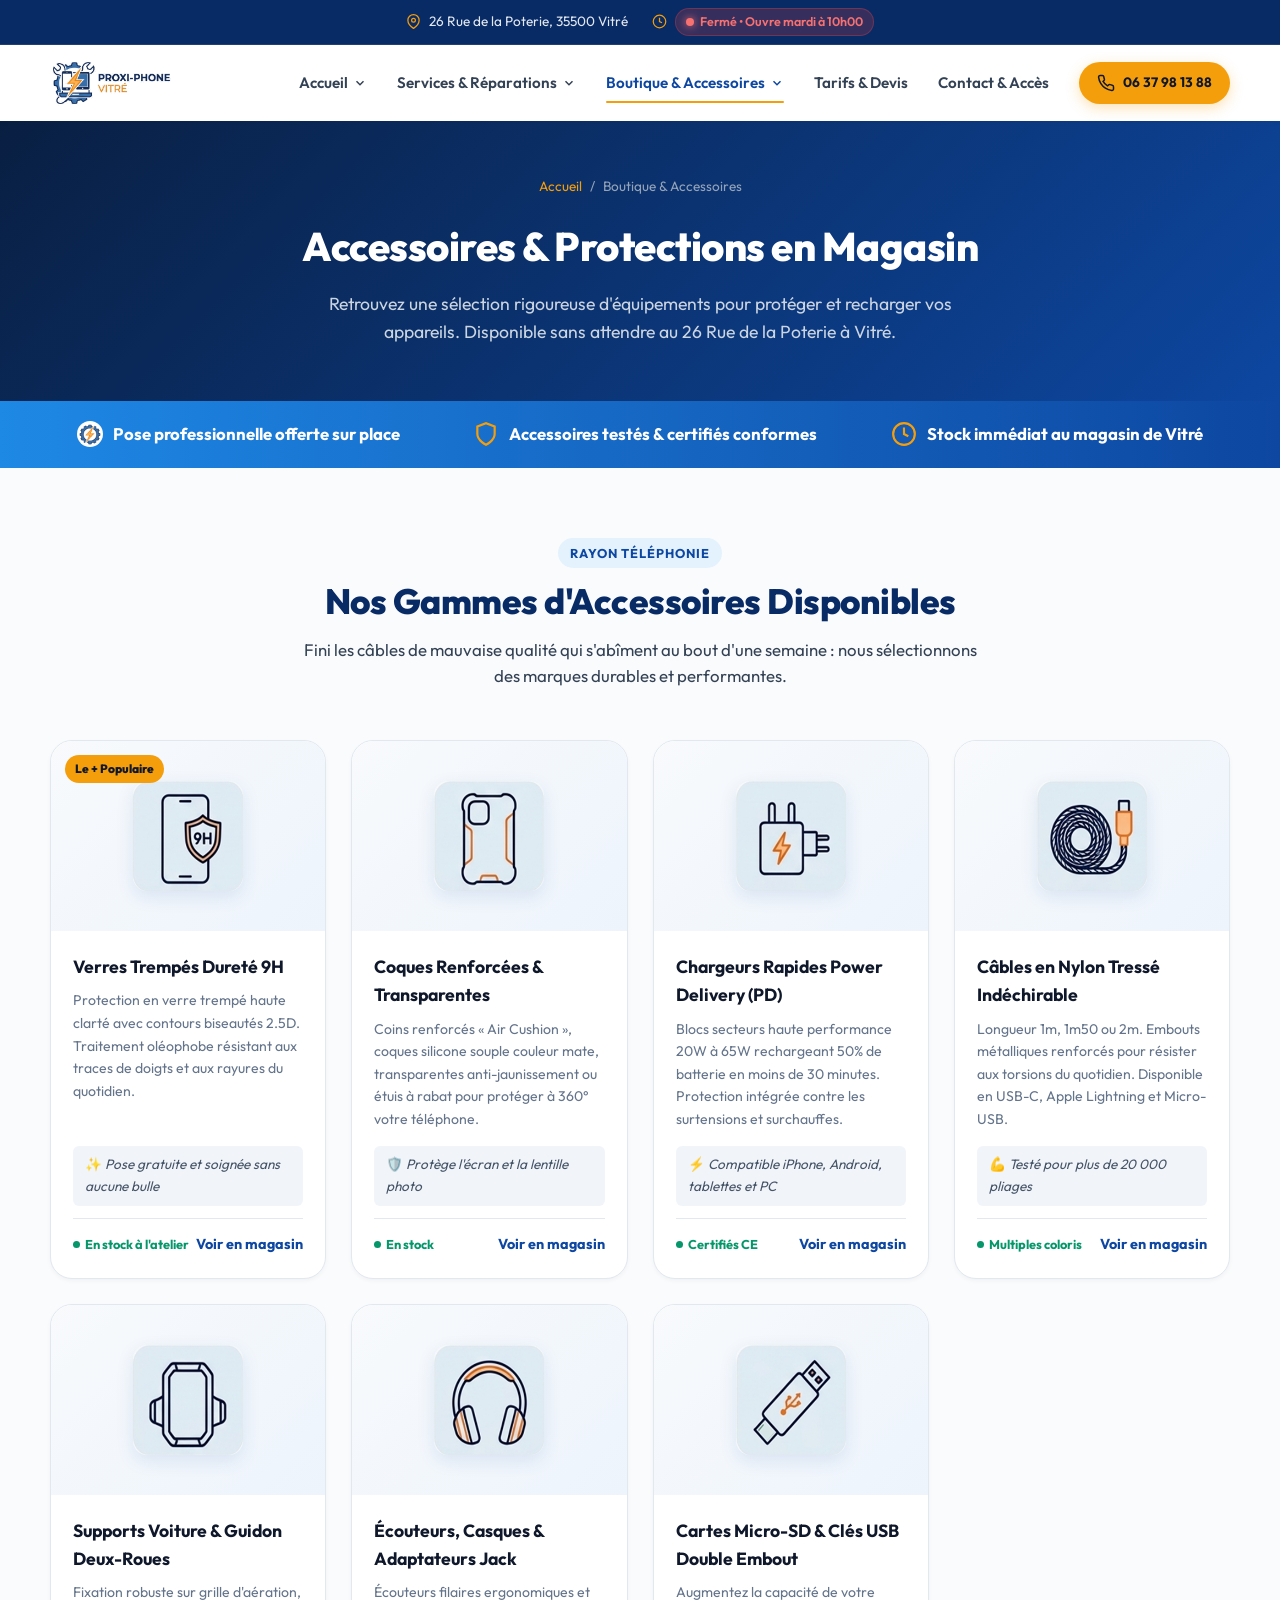
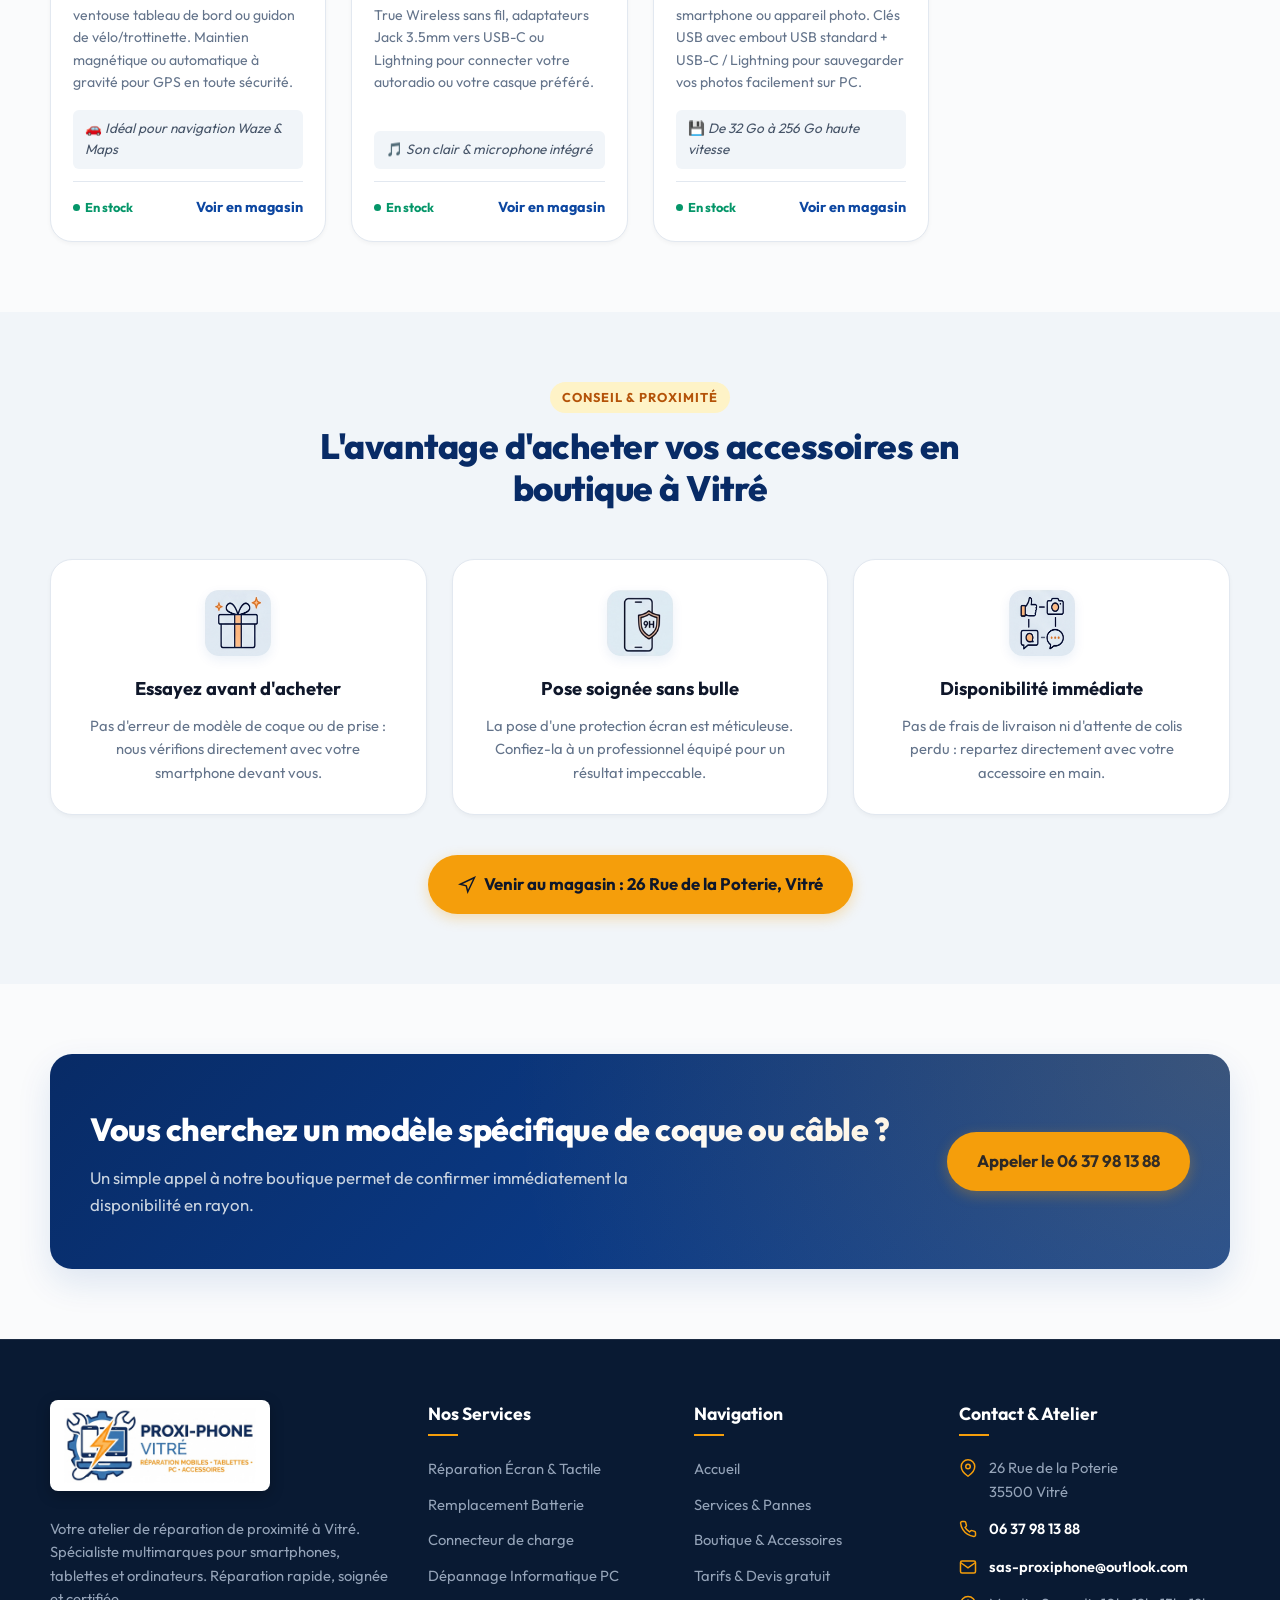
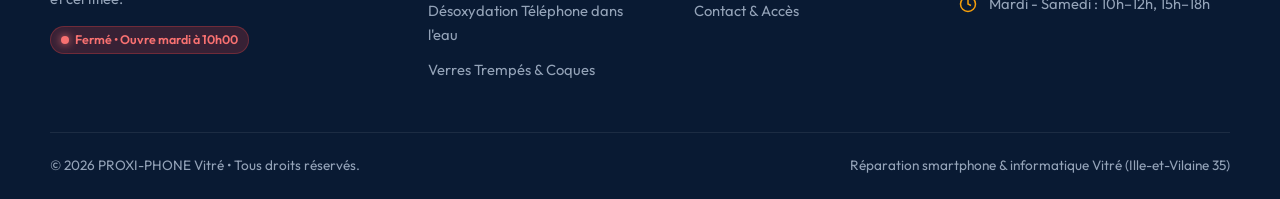
==== accessoires.html @ 2a7ae10f "feat: version initiale v1.0.0 du site vitrine PROXI-PHONE Vitré" ====
<!DOCTYPE html>
<html lang="fr">
<head>
  <meta charset="UTF-8">
  <meta name="viewport" content="width=device-width, initial-scale=1.0">
  <title>Boutique d'Accessoires & Protections Smartphone | PROXI-PHONE Vitré</title>
  <meta name="description" content="Découvrez notre boutique d'accessoires téléphone à Vitré : verres trempés haute résistance avec pose soignée, coques antichocs, chargeurs rapides et câbles renforcés au 26 Rue de la Poterie.">
  <meta name="keywords" content="accessoires téléphone vitré, verre trempé vitré pose sur place, coque iphone vitré, chargeur rapide usb-c vitré 35500, proxi phone accessoires">

  <link rel="preconnect" href="https://fonts.googleapis.com">
  <link rel="preconnect" href="https://fonts.gstatic.com" crossorigin>
  <link href="https://fonts.googleapis.com/css2?family=Outfit:wght@400;500;600;700;800;900&display=swap" rel="stylesheet">

  <link rel="stylesheet" href="assets/css/style.css">
  <link rel="icon" type="image/png" href="assets/logo/favicon.png">
  <link rel="apple-touch-icon" href="assets/logo/favicon.png">
</head>
<body>

  <!-- Top bar infos & statut dynamique -->
  <div class="topbar">
    <div class="container">
      <div class="topbar-info">
        <div class="topbar-item">
          <svg viewBox="0 0 24 24" fill="none" stroke="currentColor" stroke-width="2"><path d="M21 10c0 7-9 13-9 13s-9-6-9-13a9 9 0 0 1 18 0z"></path><circle cx="12" cy="10" r="3"></circle></svg>
          <span>26 Rue de la Poterie, 35500 Vitré</span>
        </div>
        <div class="topbar-item">
          <svg viewBox="0 0 24 24" fill="none" stroke="currentColor" stroke-width="2"><circle cx="12" cy="12" r="10"></circle><polyline points="12 6 12 12 16 14"></polyline></svg>
          <span class="status-badge closed"><span class="status-dot"></span><span>Calcul en cours...</span></span>
        </div>
      </div>
    </div>
  </div>

  <!-- Header -->
  <header class="site-header">
    <div class="container">
      <div class="header-inner">
        <a href="index.html" class="logo" title="PROXI-PHONE Vitré - Accueil">
          <img src="assets/logo/logo-compact-horizontal.png" alt="PROXI-PHONE Vitré - Réparation Mobiles & PC" class="logo-header-img" width="419" height="163" fetchpriority="high">
        </a>

        <nav class="main-nav">
          <ul class="nav-links">
            <li class="nav-item has-dropdown">
              <a href="index.html" class="nav-link">
                <span>Accueil</span>
                <svg class="dropdown-chevron" viewBox="0 0 24 24" fill="none" stroke="currentColor"><polyline points="6 9 12 15 18 9"></polyline></svg>
              </a>
              <ul class="dropdown-menu">
                <li><a href="index.html" class="dropdown-item"><svg viewBox="0 0 24 24" fill="none" stroke="currentColor" stroke-width="2"><path d="M3 9l9-7 9 7v11a2 2 0 0 1-2 2H5a2 2 0 0 1-2-2z"></path><polyline points="9 22 9 12 15 12 15 22"></polyline></svg><span>Vue d'ensemble</span></a></li>
                <li><a href="index.html#pannes-courantes" class="dropdown-item"><svg viewBox="0 0 24 24" fill="none" stroke="currentColor" stroke-width="2"><circle cx="12" cy="12" r="10"></circle><polyline points="12 6 12 12 16 14"></polyline></svg><span>Pannes les plus courantes</span></a></li>
                <li><a href="index.html#pourquoi-proxi-phone" class="dropdown-item"><svg viewBox="0 0 24 24" fill="none" stroke="currentColor" stroke-width="2"><path d="M12 22s8-4 8-10V5l-8-3-8 3v7c0 6 8 10 8 10z"></path></svg><span>Pourquoi confier votre appareil</span></a></li>
              </ul>
            </li>

            <li class="nav-item has-dropdown">
              <a href="services.html" class="nav-link">
                <span>Services & Réparations</span>
                <svg class="dropdown-chevron" viewBox="0 0 24 24" fill="none" stroke="currentColor"><polyline points="6 9 12 15 18 9"></polyline></svg>
              </a>
              <ul class="dropdown-menu">
                <li><a href="services.html" class="dropdown-item"><svg viewBox="0 0 24 24" fill="none" stroke="currentColor" stroke-width="2"><polygon points="12 2 15.09 8.26 22 9.27 17 14.14 18.18 21.02 12 17.77 5.82 21.02 7 14.14 2 9.27 8.91 8.26 12 2"></polygon></svg><span>Tous nos services</span></a></li>
                <li><a href="services.html#reparation-smartphones" class="dropdown-item"><svg viewBox="0 0 24 24" fill="none" stroke="currentColor" stroke-width="2"><rect x="5" y="2" width="14" height="20" rx="2" ry="2"></rect><line x1="12" y1="18" x2="12.01" y2="18"></line></svg><span>Réparation Smartphone</span></a></li>
                <li><a href="services.html#reparation-tablettes" class="dropdown-item"><svg viewBox="0 0 24 24" fill="none" stroke="currentColor" stroke-width="2"><rect x="4" y="2" width="16" height="20" rx="2" ry="2"></rect><line x1="12" y1="18" x2="12.01" y2="18"></line></svg><span>Réparation iPad & Tablettes Android</span></a></li>
                <li><a href="services.html#depannage-informatique" class="dropdown-item"><svg viewBox="0 0 24 24" fill="none" stroke="currentColor" stroke-width="2"><rect x="2" y="3" width="20" height="14" rx="2" ry="2"></rect><line x1="8" y1="21" x2="16" y2="21"></line><line x1="12" y1="17" x2="12" y2="21"></line></svg><span>Dépannage Informatique (PC & Mac)</span></a></li>
              </ul>
            </li>

            <li class="nav-item has-dropdown">
              <a href="accessoires.html" class="nav-link active">
                <span>Boutique & Accessoires</span>
                <svg class="dropdown-chevron" viewBox="0 0 24 24" fill="none" stroke="currentColor"><polyline points="6 9 12 15 18 9"></polyline></svg>
              </a>
              <ul class="dropdown-menu">
                <li><a href="accessoires.html" class="dropdown-item"><svg viewBox="0 0 24 24" fill="none" stroke="currentColor" stroke-width="2"><path d="M6 2L3 6v14a2 2 0 0 0 2 2h14a2 2 0 0 0 2-2V6l-3-4z"></path><line x1="3" y1="6" x2="21" y2="6"></line><path d="M16 10a4 4 0 0 1-8 0"></path></svg><span>Boutique en magasin</span></a></li>
                <li><a href="accessoires.html#gammes-accessoires" class="dropdown-item"><svg viewBox="0 0 24 24" fill="none" stroke="currentColor" stroke-width="2"><rect x="5" y="2" width="14" height="20" rx="2" ry="2"></rect><line x1="12" y1="18" x2="12.01" y2="18"></line></svg><span>Nos gammes d'accessoires disponibles</span></a></li>
                <li><a href="accessoires.html#avantages-boutique" class="dropdown-item"><svg viewBox="0 0 24 24" fill="none" stroke="currentColor" stroke-width="2"><polygon points="12 2 15.09 8.26 22 9.27 17 14.14 18.18 21.02 12 17.77 5.82 21.02 7 14.14 2 9.27 8.91 8.26 12 2"></polygon></svg><span>L'avantage d'acheter en boutique à Vitré</span></a></li>
              </ul>
            </li>

            <li class="nav-item"><a href="devis.html" class="nav-link">Tarifs & Devis</a></li>
            <li class="nav-item"><a href="contact.html" class="nav-link">Contact & Accès</a></li>
          </ul>

          <div class="header-cta-group">
            <a href="tel:0637981388" class="btn btn-accent btn-sm">
              <svg viewBox="0 0 24 24" fill="none" stroke="currentColor" stroke-width="2"><path d="M22 16.92v3a2 2 0 0 1-2.18 2 19.79 19.79 0 0 1-8.63-3.07 19.5 19.5 0 0 1-6-6 19.79 19.79 0 0 1-3.07-8.67A2 2 0 0 1 4.11 2h3a2 2 0 0 1 2 1.72 12.84 12.84 0 0 0 .7 2.81 2 2 0 0 1-.45 2.11L8.09 9.91a16 16 0 0 0 6 6l1.27-1.27a2 2 0 0 1 2.11-.45 12.84 12.84 0 0 0 2.81.7A2 2 0 0 1 22 16.92z"></path></svg>
              <span>06 37 98 13 88</span>
            </a>
            <button class="menu-toggle" aria-label="Menu principal">
              <svg width="24" height="24" viewBox="0 0 24 24" fill="none" stroke="currentColor" stroke-width="2"><line x1="3" y1="12" x2="21" y2="12"></line><line x1="3" y1="6" x2="21" y2="6"></line><line x1="3" y1="18" x2="21" y2="18"></line></svg>
            </button>
          </div>
        </nav>
      </div>
    </div>
  </header>

  <!-- PAGE HERO -->
  <section class="page-hero">
    <div class="container">
      <div class="breadcrumbs">
        <a href="index.html">Accueil</a>
        <span>/</span>
        <span>Boutique & Accessoires</span>
      </div>
      <h1>Accessoires & Protections en Magasin</h1>
      <p>Retrouvez une sélection rigoureuse d'équipements pour protéger et recharger vos appareils. Disponible sans attendre au 26 Rue de la Poterie à Vitré.</p>
    </div>
  </section>

  <!-- BANDEAU SERVICE : POSE OFFERTE -->
  <section style="background:linear-gradient(90deg, #1e88e5, #0d47a1); color:#fff; padding:20px 0;">
    <div class="container">
      <div style="display:flex; justify-content:space-around; align-items:center; flex-wrap:wrap; gap:20px; text-align:center;">
        <div style="display:flex; align-items:center; gap:10px;">
          <img src="assets/logo/logo-icone-engrenage.png" alt="Proxi-Phone" style="width:26px; height:26px; object-fit:contain; background:#fff; border-radius:50%; padding:2px;" loading="lazy" decoding="async">
          <strong style="font-size:1.05rem;">Pose professionnelle offerte sur place</strong>
        </div>
        <div style="display:flex; align-items:center; gap:10px;">
          <svg width="26" height="26" viewBox="0 0 24 24" fill="none" stroke="#f59e0b" stroke-width="2"><path d="M12 22s8-4 8-10V5l-8-3-8 3v7c0 6 8 10 8 10z"></path></svg>
          <strong style="font-size:1.05rem;">Accessoires testés & certifiés conformes</strong>
        </div>
        <div style="display:flex; align-items:center; gap:10px;">
          <svg width="26" height="26" viewBox="0 0 24 24" fill="none" stroke="#f59e0b" stroke-width="2"><circle cx="12" cy="12" r="10"></circle><polyline points="12 6 12 12 16 14"></polyline></svg>
          <strong style="font-size:1.05rem;">Stock immédiat au magasin de Vitré</strong>
        </div>
      </div>
    </div>
  </section>

  <!-- SECTION PRODUITS EN RAYON -->
  <section class="section" id="gammes-accessoires">
    <div class="container">
      <div class="section-header">
        <span class="section-tag">Rayon Téléphonie</span>
        <h2 class="section-title">Nos Gammes d'Accessoires Disponibles</h2>
        <p class="section-desc">Fini les câbles de mauvaise qualité qui s'abîment au bout d'une semaine : nous sélectionnons des marques durables et performantes.</p>
      </div>

      <div class="shop-preview-grid">
        <!-- 1. Verres Trempés 9H -->
        <div class="product-item">
          <div class="product-image-container">
            <span class="product-badge-flag">Le + Populaire</span>
            <img src="assets/pictogrammes/picto-verre-trempe.png" alt="Verres Trempés Dureté 9H" loading="lazy" decoding="async">
          </div>
          <div class="product-details">
            <h4>Verres Trempés Dureté 9H</h4>
            <p>Protection en verre trempé haute clarté avec contours biseautés 2.5D. Traitement oléophobe résistant aux traces de doigts et aux rayures du quotidien.</p>
            <div style="font-size:0.85rem; color:#475569; margin-bottom:12px; background:#f1f5f9; padding:8px 12px; border-radius:6px;">
              ✨ <em>Pose gratuite et soignée sans aucune bulle</em>
            </div>
            <div class="product-footer">
              <span class="product-availability">En stock à l'atelier</span>
              <a href="contact.html" class="issue-card-btn">Voir en magasin</a>
            </div>
          </div>
        </div>

        <!-- 3. Coques Antichocs -->
        <div class="product-item">
          <div class="product-image-container">
            <img src="assets/pictogrammes/picto-coque-antichoc.png" alt="Coques Renforcées & Transparentes" loading="lazy" decoding="async">
          </div>
          <div class="product-details">
            <h4>Coques Renforcées & Transparentes</h4>
            <p>Coins renforcés « Air Cushion », coques silicone souple couleur mate, transparentes anti-jaunissement ou étuis à rabat pour protéger à 360° votre téléphone.</p>
            <div style="font-size:0.85rem; color:#475569; margin-bottom:12px; background:#f1f5f9; padding:8px 12px; border-radius:6px;">
              🛡️ <em>Protège l'écran et la lentille photo</em>
            </div>
            <div class="product-footer">
              <span class="product-availability">En stock</span>
              <a href="contact.html" class="issue-card-btn">Voir en magasin</a>
            </div>
          </div>
        </div>

        <!-- 4. Chargeurs Secteurs GaN -->
        <div class="product-item">
          <div class="product-image-container">
            <img src="assets/pictogrammes/picto-bloc-charge.png" alt="Chargeurs Rapides Power Delivery (PD)" loading="lazy" decoding="async">
          </div>
          <div class="product-details">
            <h4>Chargeurs Rapides Power Delivery (PD)</h4>
            <p>Blocs secteurs haute performance 20W à 65W rechargeant 50% de batterie en moins de 30 minutes. Protection intégrée contre les surtensions et surchauffes.</p>
            <div style="font-size:0.85rem; color:#475569; margin-bottom:12px; background:#f1f5f9; padding:8px 12px; border-radius:6px;">
              ⚡ <em>Compatible iPhone, Android, tablettes et PC</em>
            </div>
            <div class="product-footer">
              <span class="product-availability">Certifiés CE</span>
              <a href="contact.html" class="issue-card-btn">Voir en magasin</a>
            </div>
          </div>
        </div>

        <!-- 5. Câbles tressés renforcés -->
        <div class="product-item">
          <div class="product-image-container">
            <img src="assets/pictogrammes/picto-cable-usb.png" alt="Câbles en Nylon Tressé Indéchirable" loading="lazy" decoding="async">
          </div>
          <div class="product-details">
            <h4>Câbles en Nylon Tressé Indéchirable</h4>
            <p>Longueur 1m, 1m50 ou 2m. Embouts métalliques renforcés pour résister aux torsions du quotidien. Disponible en USB-C, Apple Lightning et Micro-USB.</p>
            <div style="font-size:0.85rem; color:#475569; margin-bottom:12px; background:#f1f5f9; padding:8px 12px; border-radius:6px;">
              💪 <em>Testé pour plus de 20 000 pliages</em>
            </div>
            <div class="product-footer">
              <span class="product-availability">Multiples coloris</span>
              <a href="contact.html" class="issue-card-btn">Voir en magasin</a>
            </div>
          </div>
        </div>

        <!-- 6. Supports Voiture & Vélo -->
        <div class="product-item">
          <div class="product-image-container">
            <img src="assets/pictogrammes/picto-support-voiture.png" alt="Supports Voiture & Guidon Deux-Roues" loading="lazy" decoding="async">
          </div>
          <div class="product-details">
            <h4>Supports Voiture & Guidon Deux-Roues</h4>
            <p>Fixation robuste sur grille d'aération, ventouse tableau de bord ou guidon de vélo/trottinette. Maintien magnétique ou automatique à gravité pour GPS en toute sécurité.</p>
            <div style="font-size:0.85rem; color:#475569; margin-bottom:12px; background:#f1f5f9; padding:8px 12px; border-radius:6px;">
              🚗 <em>Idéal pour navigation Waze & Maps</em>
            </div>
            <div class="product-footer">
              <span class="product-availability">En stock</span>
              <a href="contact.html" class="issue-card-btn">Voir en magasin</a>
            </div>
          </div>
        </div>

        <!-- 7. Audio & Adaptateurs -->
        <div class="product-item">
          <div class="product-image-container">
            <img src="assets/pictogrammes/picto-casque-audio.png" alt="Écouteurs, Casques & Adaptateurs Jack" loading="lazy" decoding="async">
          </div>
          <div class="product-details">
            <h4>Écouteurs, Casques & Adaptateurs Jack</h4>
            <p>Écouteurs filaires ergonomiques et True Wireless sans fil, adaptateurs Jack 3.5mm vers USB-C ou Lightning pour connecter votre autoradio ou votre casque préféré.</p>
            <div style="font-size:0.85rem; color:#475569; margin-bottom:12px; background:#f1f5f9; padding:8px 12px; border-radius:6px;">
              🎵 <em>Son clair & microphone intégré</em>
            </div>
            <div class="product-footer">
              <span class="product-availability">En stock</span>
              <a href="contact.html" class="issue-card-btn">Voir en magasin</a>
            </div>
          </div>
        </div>

        <!-- 8. Stockage & Cartes Mémoire -->
        <div class="product-item">
          <div class="product-image-container">
            <img src="assets/pictogrammes/picto-cle-usb.png" alt="Cartes Micro-SD & Clés USB Double Embout" loading="lazy" decoding="async">
          </div>
          <div class="product-details">
            <h4>Cartes Micro-SD & Clés USB Double Embout</h4>
            <p>Augmentez la capacité de votre smartphone ou appareil photo. Clés USB avec embout USB standard + USB-C / Lightning pour sauvegarder vos photos facilement sur PC.</p>
            <div style="font-size:0.85rem; color:#475569; margin-bottom:12px; background:#f1f5f9; padding:8px 12px; border-radius:6px;">
              💾 <em>De 32 Go à 256 Go haute vitesse</em>
            </div>
            <div class="product-footer">
              <span class="product-availability">En stock</span>
              <a href="contact.html" class="issue-card-btn">Voir en magasin</a>
            </div>
          </div>
        </div>
      </div>
    </div>
  </section>

  <!-- POURQUOI ACHETER VOS ACCESSOIRES CHEZ PROXI-PHONE -->
  <section class="section section-bg-light" id="avantages-boutique">
    <div class="container">
      <div class="section-header">
        <span class="section-tag tag-accent">Conseil & Proximité</span>
        <h2 class="section-title">L'avantage d'acheter vos accessoires en boutique à Vitré</h2>
      </div>

      <div class="why-us-grid">
        <div class="feature-box">
          <div class="feature-box-icon">
            <img src="assets/pictogrammes/picto-site-smartphone.png" alt="Essayez avant d'acheter" loading="lazy" decoding="async">
          </div>
          <h3>Essayez avant d'acheter</h3>
          <p>Pas d'erreur de modèle de coque ou de prise : nous vérifions directement avec votre smartphone devant vous.</p>
        </div>

        <div class="feature-box">
          <div class="feature-box-icon">
            <img src="assets/pictogrammes/picto-verre-trempe.png" alt="Pose soignée sans bulle" loading="lazy" decoding="async">
          </div>
          <h3>Pose soignée sans bulle</h3>
          <p>La pose d'une protection écran est méticuleuse. Confiez-la à un professionnel équipé pour un résultat impeccable.</p>
        </div>

        <div class="feature-box">
          <div class="feature-box-icon">
            <img src="assets/pictogrammes/picto-site-express.png" alt="Disponibilité immédiate" loading="lazy" decoding="async">
          </div>
          <h3>Disponibilité immédiate</h3>
          <p>Pas de frais de livraison ni d'attente de colis perdu : repartez directement avec votre accessoire en main.</p>
        </div>
      </div>

      <div style="text-align:center; margin-top:40px;">
        <a href="https://maps.google.com/?q=26+Rue+de+la+Poterie+35500+Vitr%C3%A9" target="_blank" rel="noopener" class="btn btn-accent btn-lg">
          <svg viewBox="0 0 24 24" fill="none" stroke="currentColor" stroke-width="2"><polygon points="3 11 22 2 13 21 11 13 3 11"></polygon></svg>
          Venir au magasin : 26 Rue de la Poterie, Vitré
        </a>
      </div>
    </div>
  </section>

  <!-- BANNIÈRE CTA -->
  <section class="section">
    <div class="container">
      <div class="cta-banner">
        <div class="cta-content">
          <h2>Vous cherchez un modèle spécifique de coque ou câble ?</h2>
          <p>Un simple appel à notre boutique permet de confirmer immédiatement la disponibilité en rayon.</p>
        </div>
        <div class="cta-actions">
          <a href="tel:0637981388" class="btn btn-accent btn-lg">
            Appeler le 06 37 98 13 88
          </a>
        </div>
      </div>
    </div>
  </section>

  <!-- FOOTER -->
  <footer class="site-footer">
    <div class="container">
      <div class="footer-grid">
        <div class="footer-col">
          <a href="index.html" class="footer-logo" title="PROXI-PHONE Vitré">
            <img src="assets/logo/logo-complet-blanc-web.png" alt="PROXI-PHONE Vitré - Réparation Mobiles & PC" class="footer-logo-img" loading="lazy" decoding="async">
          </a>
          <p>
            Votre atelier de réparation de proximité à Vitré. Spécialiste multimarques pour smartphones, tablettes et ordinateurs. Réparation rapide, soignée et certifiée.
          </p>
          <div class="status-badge closed"><span class="status-dot"></span><span>Statut en direct</span></div>
        </div>

        <div class="footer-col">
          <h4>Nos Services</h4>
          <ul class="footer-links">
            <li><a href="services.html">Réparation Écran & Tactile</a></li>
            <li><a href="services.html">Remplacement Batterie</a></li>
            <li><a href="services.html">Connecteur de charge</a></li>
            <li><a href="services.html">Dépannage Informatique PC</a></li>
            <li><a href="services.html">Désoxydation Téléphone dans l'eau</a></li>
            <li><a href="accessoires.html">Verres Trempés & Coques</a></li>
          </ul>
        </div>

        <div class="footer-col">
          <h4>Navigation</h4>
          <ul class="footer-links">
            <li><a href="index.html">Accueil</a></li>
            <li><a href="services.html">Services & Pannes</a></li>
            <li><a href="accessoires.html">Boutique & Accessoires</a></li>
            <li><a href="devis.html">Tarifs & Devis gratuit</a></li>
            <li><a href="contact.html">Contact & Accès</a></li>
          </ul>
        </div>

        <div class="footer-col">
          <h4>Contact & Atelier</h4>
          <div class="footer-contact-item">
            <svg viewBox="0 0 24 24" fill="none" stroke="currentColor" stroke-width="2"><path d="M21 10c0 7-9 13-9 13s-9-6-9-13a9 9 0 0 1 18 0z"></path><circle cx="12" cy="10" r="3"></circle></svg>
            <span>26 Rue de la Poterie<br>35500 Vitré</span>
          </div>
          <div class="footer-contact-item">
            <svg viewBox="0 0 24 24" fill="none" stroke="currentColor" stroke-width="2"><path d="M22 16.92v3a2 2 0 0 1-2.18 2 19.79 19.79 0 0 1-8.63-3.07 19.5 19.5 0 0 1-6-6 19.79 19.79 0 0 1-3.07-8.67A2 2 0 0 1 4.11 2h3a2 2 0 0 1 2 1.72 12.84 12.84 0 0 0 .7 2.81 2 2 0 0 1-.45 2.11L8.09 9.91a16 16 0 0 0 6 6l1.27-1.27a2 2 0 0 1 2.11-.45 12.84 12.84 0 0 0 2.81.7A2 2 0 0 1 22 16.92z"></path></svg>
            <a href="tel:0637981388">06 37 98 13 88</a>
          </div>
          <div class="footer-contact-item">
            <svg viewBox="0 0 24 24" fill="none" stroke="currentColor" stroke-width="2"><path d="M4 4h16c1.1 0 2 .9 2 2v12c0 1.1-.9 2-2 2H4c-1.1 0-2-.9-2-2V6c0-1.1.9-2 2-2z"></path><polyline points="22,6 12,13 2,6"></polyline></svg>
            <a href="mailto:sas-proxiphone@outlook.com">sas-proxiphone@outlook.com</a>
          </div>
          <div class="footer-contact-item">
            <svg viewBox="0 0 24 24" fill="none" stroke="currentColor" stroke-width="2"><circle cx="12" cy="12" r="10"></circle><polyline points="12 6 12 12 16 14"></polyline></svg>
            <span>Mardi - Samedi : 10h–12h, 15h–18h</span>
          </div>
        </div>
      </div>

      <div class="footer-bottom">
        <div>
          &copy; 2026 PROXI-PHONE Vitré • Tous droits réservés.
        </div>
        <div class="footer-bottom-links">
          <span>Réparation smartphone & informatique Vitré (Ille-et-Vilaine 35)</span>
        </div>
      </div>
    </div>
  </footer>

  <button class="scroll-top-btn" aria-label="Remonter en haut de page">
    <svg width="22" height="22" viewBox="0 0 24 24" fill="none" stroke="currentColor" stroke-width="2.5"><polyline points="18 15 12 9 6 15"></polyline></svg>
  </button>

  <div class="mobile-sticky-bar">
    <div class="mobile-sticky-inner">
      <a href="tel:0637981388" class="btn btn-accent btn-sm">
        <svg viewBox="0 0 24 24" fill="none" stroke="currentColor" stroke-width="2"><path d="M22 16.92v3a2 2 0 0 1-2.18 2 19.79 19.79 0 0 1-8.63-3.07 19.5 19.5 0 0 1-6-6 19.79 19.79 0 0 1-3.07-8.67A2 2 0 0 1 4.11 2h3a2 2 0 0 1 2 1.72 12.84 12.84 0 0 0 .7 2.81 2 2 0 0 1-.45 2.11L8.09 9.91a16 16 0 0 0 6 6l1.27-1.27a2 2 0 0 1 2.11-.45 12.84 12.84 0 0 0 2.81.7A2 2 0 0 1 22 16.92z"></path></svg>
        Appeler l'atelier
      </a>
      <a href="https://maps.google.com/?q=26+Rue+de+la+Poterie+35500+Vitr%C3%A9" target="_blank" rel="noopener" class="btn btn-primary btn-sm">
        <svg viewBox="0 0 24 24" fill="none" stroke="currentColor" stroke-width="2"><polygon points="3 11 22 2 13 21 11 13 3 11"></polygon></svg>
        Itinéraire
      </a>
    </div>
  </div>

  <script src="assets/js/main.js" defer></script>
</body>
</html>
---- assets/css/style.css ----
/* ==========================================================================
   PROXI-PHONE - Vitré | Feuille de style principale
   Couleurs : Bleu Professionnel & Jaune/Ambre Chaleureux
   ========================================================================== */

:root {
  /* Palette de couleurs */
  --primary: #0d47a1;         /* Bleu royal profond */
  --primary-dark: #082b66;    /* Bleu nuit */
  --primary-light: #1e88e5;   /* Bleu dynamique */
  --primary-soft: #e3f2fd;    /* Bleu très clair pour fonds */
  
  --accent: #f59e0b;          /* Jaune ambré chaleureux */
  --accent-hover: #d97706;    /* Ambre foncé */
  --accent-light: #fef3c7;    /* Jaune doux pour badges */

  --success: #10b981;
  --danger: #ef4444;
  
  --dark: #0f172a;            /* Anthracite moderne pour textes */
  --dark-light: #334155;      /* Gris foncé pour sous-titres */
  --gray: #64748b;            /* Gris neutre */
  --gray-light: #f1f5f9;      /* Gris très clair pour sections alternées */
  --border: #e2e8f0;          /* Gris bordure */
  --white: #ffffff;

  /* Typographie */
  --font-main: 'Outfit', 'Inter', -apple-system, BlinkMacSystemFont, "Segoe UI", Roboto, sans-serif;

  /* Ombres & Rayons */
  --radius-sm: 8px;
  --radius-md: 14px;
  --radius-lg: 22px;
  --radius-full: 9999px;

  --shadow-sm: 0 2px 4px rgba(0, 0, 0, 0.04);
  --shadow-md: 0 6px 18px rgba(13, 71, 161, 0.08);
  --shadow-lg: 0 14px 34px rgba(13, 71, 161, 0.12);
  --shadow-hover: 0 18px 40px rgba(13, 71, 161, 0.16);

  --transition: all 0.3s cubic-bezier(0.16, 1, 0.3, 1);
}

/* Reset & Base */
*, *::before, *::after {
  box-sizing: border-box;
  margin: 0;
  padding: 0;
}

html {
  scroll-behavior: smooth;
  font-size: 16px;
  overflow-x: hidden;
  max-width: 100%;
}

[id] {
  scroll-margin-top: 85px;
}

body {
  font-family: var(--font-main);
  color: var(--dark);
  background-color: #fafbfc;
  line-height: 1.6;
  overflow-x: hidden;
  max-width: 100%;
  width: 100%;
  position: relative;
  display: flex;
  flex-direction: column;
  min-height: 100vh;
}

img {
  max-width: 100%;
  height: auto;
  display: block;
}

a {
  color: inherit;
  text-decoration: none;
  transition: var(--transition);
}

ul {
  list-style: none;
}

button, input, select, textarea {
  font-family: inherit;
}

.container {
  width: 100%;
  max-width: 1220px;
  margin: 0 auto;
  padding: 0 20px;
}

/* ==========================================================================
   TOP BAR D'INFORMATIONS
   ========================================================================== */
.topbar {
  background-color: var(--primary-dark);
  color: #e2e8f0;
  font-size: 0.85rem;
  padding: 8px 0;
  border-bottom: 1px solid rgba(255, 255, 255, 0.1);
}

.topbar .container {
  display: flex;
  justify-content: center;
  align-items: center;
  flex-wrap: wrap;
  gap: 16px;
  text-align: center;
}

.topbar-info {
  display: flex;
  align-items: center;
  justify-content: center;
  gap: 24px;
  flex-wrap: wrap;
}

.topbar-item {
  display: flex;
  align-items: center;
  gap: 8px;
}

.topbar-item svg {
  width: 15px;
  height: 15px;
  color: var(--accent);
}

.status-badge {
  display: inline-flex;
  align-items: center;
  gap: 6px;
  padding: 3px 10px;
  border-radius: var(--radius-full);
  font-weight: 600;
  font-size: 0.78rem;
}

.status-badge.open {
  background: rgba(16, 185, 129, 0.2);
  color: #34d399;
  border: 1px solid rgba(16, 185, 129, 0.3);
}

.status-badge.closed {
  background: rgba(239, 68, 68, 0.2);
  color: #f87171;
  border: 1px solid rgba(239, 68, 68, 0.3);
}

.status-dot {
  width: 8px;
  height: 8px;
  border-radius: 50%;
  background-color: currentColor;
  box-shadow: 0 0 8px currentColor;
  animation: pulse-dot 2s infinite;
}

@keyframes pulse-dot {
  0%, 100% { opacity: 1; transform: scale(1); }
  50% { opacity: 0.5; transform: scale(0.85); }
}

/* ==========================================================================
   HEADER & NAVIGATION
   ========================================================================== */
.site-header {
  background-color: var(--white);
  box-shadow: var(--shadow-sm);
  position: sticky;
  top: 0;
  z-index: 100;
  transition: var(--transition);
}

.header-inner {
  display: flex;
  justify-content: space-between;
  align-items: center;
  padding: 14px 0;
}

.logo {
  display: flex;
  align-items: center;
  gap: 12px;
  text-decoration: none;
}

.logo-header-img {
  height: 48px;
  max-height: 48px;
  width: auto;
  object-fit: contain;
  display: block;
  transition: transform 0.2s ease;
}

.logo:hover .logo-header-img {
  transform: scale(1.02);
}

/* Navigation principale */
.main-nav {
  display: flex;
  align-items: center;
  gap: 24px;
}

.nav-links {
  display: flex;
  align-items: center;
  gap: 18px;
}

.nav-item {
  position: relative;
  list-style: none;
}

.nav-link {
  font-weight: 600;
  font-size: 0.95rem;
  color: var(--dark-light);
  padding: 8px 6px;
  position: relative;
  display: inline-flex;
  align-items: center;
  gap: 5px;
  cursor: pointer;
  transition: color var(--transition);
}

.nav-link:hover, .nav-link.active {
  color: var(--primary);
}

.nav-link.active::after {
  content: '';
  position: absolute;
  bottom: 0;
  left: 6px;
  right: 6px;
  height: 2.5px;
  background-color: var(--accent);
  border-radius: 2px;
}

.dropdown-chevron {
  width: 14px;
  height: 14px;
  transition: transform 0.25s ease;
  stroke: currentColor;
  stroke-width: 2.5;
  flex-shrink: 0;
}

.has-dropdown:hover .dropdown-chevron,
.has-dropdown:focus-within .dropdown-chevron {
  transform: rotate(180deg);
  color: var(--accent);
}

/* Dropdown Menu Desktop */
.dropdown-menu {
  position: absolute;
  top: 100%;
  left: 0;
  min-width: 275px;
  background: var(--white);
  border-radius: var(--radius-md);
  box-shadow: 0 12px 30px -4px rgba(15, 23, 42, 0.16), 0 4px 10px -2px rgba(15, 23, 42, 0.08);
  border: 1px solid rgba(226, 232, 240, 0.95);
  padding: 8px 0;
  margin: 0;
  list-style: none;
  opacity: 0;
  visibility: hidden;
  transform: translateY(8px);
  transition: opacity 0.2s ease, transform 0.2s ease, visibility 0.2s;
  z-index: 1000;
  pointer-events: none;
}

/* Invisible bridge so mouse hovering down doesn't lose focus */
.dropdown-menu::before {
  content: '';
  position: absolute;
  top: -12px;
  left: 0;
  right: 0;
  height: 12px;
}

.has-dropdown:hover > .dropdown-menu,
.has-dropdown:focus-within > .dropdown-menu {
  opacity: 1;
  visibility: visible;
  transform: translateY(2px);
  pointer-events: auto;
}

.dropdown-item {
  display: flex;
  align-items: center;
  gap: 10px;
  padding: 9px 18px;
  font-size: 0.9rem;
  font-weight: 600;
  color: var(--dark);
  text-decoration: none;
  transition: all 0.18s ease;
  border-left: 3px solid transparent;
}

.dropdown-item svg {
  width: 15px;
  height: 15px;
  color: var(--primary);
  flex-shrink: 0;
  transition: transform 0.18s ease, color 0.18s ease;
}

.dropdown-item:hover {
  background-color: #f8fafc;
  color: var(--primary);
  border-left-color: var(--accent);
  padding-left: 22px;
}

.dropdown-item:hover svg {
  color: var(--accent);
  transform: translateX(2px);
}

.header-cta-group {
  display: flex;
  align-items: center;
  gap: 12px;
}

/* Menu Toggle Mobile */
.menu-toggle {
  display: none;
  background: none;
  border: none;
  color: var(--primary-dark);
  cursor: pointer;
  padding: 8px;
  min-width: 44px;
  min-height: 44px;
  border-radius: var(--radius-sm);
  align-items: center;
  justify-content: center;
  touch-action: manipulation;
  -webkit-tap-highlight-color: transparent;
}

.menu-toggle svg {
  width: 26px;
  height: 26px;
  display: block;
  pointer-events: none;
}

/* ==========================================================================
   BOUTONS & CALL TO ACTION
   ========================================================================== */
.btn {
  display: inline-flex;
  align-items: center;
  justify-content: center;
  gap: 8px;
  padding: 11px 22px;
  border-radius: var(--radius-full);
  font-weight: 700;
  font-size: 0.95rem;
  cursor: pointer;
  border: 2px solid transparent;
  transition: var(--transition);
  text-align: center;
  max-width: 100%;
}

.btn svg {
  width: 18px;
  height: 18px;
}

.btn-primary {
  background-color: var(--primary);
  color: var(--white);
  box-shadow: 0 4px 14px rgba(13, 71, 161, 0.25);
}

.btn-primary:hover {
  background-color: var(--primary-dark);
  transform: translateY(-2px);
  box-shadow: 0 6px 18px rgba(13, 71, 161, 0.35);
}

.btn-accent {
  background-color: var(--accent);
  color: var(--dark);
  box-shadow: 0 4px 14px rgba(245, 158, 11, 0.3);
}

.btn-accent:hover {
  background-color: var(--accent-hover);
  color: var(--white);
  transform: translateY(-2px);
  box-shadow: 0 6px 18px rgba(245, 158, 11, 0.4);
}

.btn-outline {
  border-color: var(--primary);
  color: var(--primary);
  background: transparent;
}

.btn-outline:hover {
  background-color: var(--primary-soft);
  color: var(--primary-dark);
}

.btn-outline-white {
  border-color: rgba(255, 255, 255, 0.7);
  color: var(--white);
  background: transparent;
}

.btn-outline-white:hover {
  background: rgba(255, 255, 255, 0.15);
  border-color: var(--white);
}

.btn-sm {
  padding: 8px 16px;
  font-size: 0.85rem;
}

.btn-lg {
  padding: 14px 28px;
  font-size: 1.05rem;
}

/* ==========================================================================
   HERO SECTION
   ========================================================================== */
.hero {
  position: relative;
  background: linear-gradient(135deg, #071f45 0%, #0d47a1 50%, #1565c0 100%);
  color: var(--white);
  padding: 75px 0 85px;
  overflow: hidden;
}

.hero::after {
  content: '';
  position: absolute;
  top: -50%;
  right: -20%;
  width: 600px;
  height: 600px;
  background: radial-gradient(circle, rgba(245, 158, 11, 0.15) 0%, rgba(255, 255, 255, 0) 70%);
  border-radius: 50%;
  pointer-events: none;
}

.hero-grid {
  display: grid;
  grid-template-columns: 1.15fr 0.85fr;
  align-items: center;
  gap: 50px;
  position: relative;
  z-index: 2;
}

.hero-badge-pill {
  display: inline-flex;
  align-items: center;
  gap: 8px;
  background: rgba(255, 255, 255, 0.12);
  backdrop-filter: blur(8px);
  padding: 6px 14px;
  border-radius: var(--radius-full);
  border: 1px solid rgba(255, 255, 255, 0.2);
  font-size: 0.85rem;
  font-weight: 600;
  margin-bottom: 20px;
}

.hero-badge-pill .pill-tag {
  background-color: var(--accent);
  color: var(--dark);
  font-weight: 800;
  padding: 2px 8px;
  border-radius: var(--radius-full);
  font-size: 0.75rem;
}

.hero-title {
  font-size: 3rem;
  font-weight: 800;
  line-height: 1.15;
  letter-spacing: -1px;
  margin-bottom: 20px;
}

.hero-title .highlight {
  color: var(--accent);
  position: relative;
  display: inline-block;
}

.hero-subtitle {
  font-size: 1.15rem;
  color: #cbd5e1;
  margin-bottom: 30px;
  max-width: 540px;
  line-height: 1.6;
}

.hero-actions {
  display: flex;
  align-items: center;
  gap: 15px;
  flex-wrap: wrap;
  margin-bottom: 35px;
}

.hero-social-proof {
  display: flex;
  align-items: center;
  gap: 15px;
  padding-top: 20px;
  border-top: 1px solid rgba(255, 255, 255, 0.15);
}

.google-review-badge {
  display: flex;
  align-items: center;
  gap: 12px;
}

.google-stars {
  color: #fbbf24;
  display: flex;
  gap: 3px;
  font-size: 1.1rem;
}

.google-text {
  font-size: 0.88rem;
  line-height: 1.3;
}

.google-text strong {
  color: var(--white);
  font-size: 1rem;
}

.google-text span {
  color: #94a3b8;
  display: block;
}

/* Carte droite du Hero */
.hero-card {
  background: rgba(255, 255, 255, 0.08);
  backdrop-filter: blur(12px);
  border: 1px solid rgba(255, 255, 255, 0.15);
  border-radius: var(--radius-lg);
  padding: 28px;
  box-shadow: 0 20px 40px rgba(0, 0, 0, 0.25);
  position: relative;
}

.hero-card-header {
  display: flex;
  align-items: center;
  gap: 12px;
  margin-bottom: 20px;
}

.hero-card-icon {
  width: 44px;
  height: 44px;
  border-radius: var(--radius-md);
  background: var(--accent);
  color: var(--dark);
  display: flex;
  align-items: center;
  justify-content: center;
}

.hero-card-icon svg {
  width: 24px;
  height: 24px;
}

.hero-card-header h3 {
  font-size: 1.2rem;
  font-weight: 700;
}

.hero-card-header p {
  font-size: 0.85rem;
  color: #cbd5e1;
}

.hero-features-list {
  display: flex;
  flex-direction: column;
  gap: 14px;
  margin-bottom: 24px;
}

.hero-feature-item {
  display: flex;
  align-items: center;
  gap: 12px;
  background: rgba(255, 255, 255, 0.06);
  padding: 12px 16px;
  border-radius: var(--radius-md);
  font-size: 0.92rem;
}

.hero-feature-item svg {
  width: 20px;
  height: 20px;
  color: var(--accent);
  flex-shrink: 0;
}

.hero-card-footer {
  text-align: center;
}

.hero-card-footer a {
  width: 100%;
}

/* ==========================================================================
   BANDEAU MARQUES
   ========================================================================== */
.brands-section {
  background: var(--white);
  padding: 30px 0;
  border-bottom: 1px solid var(--border);
}

.brands-title {
  text-align: center;
  font-size: 0.85rem;
  font-weight: 700;
  text-transform: uppercase;
  letter-spacing: 1.5px;
  color: var(--gray);
  margin-bottom: 20px;
}

.brands-list {
  display: flex;
  align-items: center;
  justify-content: center;
  gap: 32px;
  flex-wrap: wrap;
}

.brand-badge {
  display: flex;
  align-items: center;
  gap: 8px;
  padding: 8px 18px;
  background: var(--gray-light);
  border-radius: var(--radius-full);
  font-weight: 700;
  font-size: 0.95rem;
  color: var(--dark-light);
  border: 1px solid var(--border);
  transition: var(--transition);
}

.brand-badge:hover {
  border-color: var(--primary-light);
  color: var(--primary);
  transform: translateY(-2px);
}

/* ==========================================================================
   SECTIONS GÉNÉRALES
   ========================================================================== */
.section {
  padding: 70px 0;
}

.section-bg-light {
  background-color: var(--gray-light);
}

.section-header {
  text-align: center;
  max-width: 700px;
  margin: 0 auto 50px;
}

.section-tag {
  display: inline-block;
  background: var(--primary-soft);
  color: var(--primary);
  font-weight: 700;
  font-size: 0.8rem;
  text-transform: uppercase;
  letter-spacing: 1px;
  padding: 5px 12px;
  border-radius: var(--radius-full);
  margin-bottom: 12px;
}

.section-tag.tag-accent {
  background: var(--accent-light);
  color: #b45309;
}

.section-title {
  font-size: 2.2rem;
  font-weight: 800;
  color: var(--primary-dark);
  letter-spacing: -0.5px;
  line-height: 1.2;
  margin-bottom: 14px;
}

.section-desc {
  font-size: 1.05rem;
  color: var(--dark-light);
}

/* ==========================================================================
   GRILLE DES PANNES COURANTES
   ========================================================================== */
.issues-grid {
  display: grid;
  grid-template-columns: repeat(auto-fit, minmax(280px, 1fr));
  gap: 25px;
}

.issue-card {
  background: var(--white);
  border-radius: var(--radius-lg);
  padding: 30px 25px;
  border: 1px solid var(--border);
  box-shadow: var(--shadow-sm);
  transition: var(--transition);
  position: relative;
  display: flex;
  flex-direction: column;
}

.issue-card:hover {
  transform: translateY(-6px);
  box-shadow: var(--shadow-hover);
  border-color: #cbd5e1;
}

.issue-card-icon {
  width: 66px;
  height: 66px;
  background: transparent;
  color: var(--primary);
  border-radius: var(--radius-md);
  display: flex;
  align-items: center;
  justify-content: center;
  margin-bottom: 18px;
  transition: var(--transition);
}

.issue-card:hover .issue-card-icon {
  background: transparent;
}

.issue-card-icon img {
  width: 100%;
  height: 100%;
  object-fit: cover;
  border-radius: var(--radius-md);
  box-shadow: 0 4px 12px rgba(13, 71, 161, 0.08);
  transition: transform 0.25s cubic-bezier(0.16, 1, 0.3, 1), box-shadow 0.25s ease;
}

.issue-card:hover .issue-card-icon img {
  transform: scale(1.08) translateY(-2px);
  box-shadow: 0 8px 18px rgba(13, 71, 161, 0.16);
}

.issue-card-icon svg {
  width: 30px;
  height: 30px;
}

.issue-card h3 {
  font-size: 1.25rem;
  font-weight: 700;
  color: var(--dark);
  margin-bottom: 10px;
}

.issue-card p {
  color: var(--gray);
  font-size: 0.93rem;
  margin-bottom: 18px;
  flex-grow: 1;
}

.issue-card-delay {
  display: flex;
  align-items: center;
  gap: 6px;
  font-size: 0.82rem;
  font-weight: 700;
  color: #047857;
  background: #ecfdf5;
  padding: 4px 10px;
  border-radius: var(--radius-full);
  width: fit-content;
  margin-bottom: 18px;
}

.issue-card-delay svg {
  width: 14px;
  height: 14px;
}

.issue-card-btn {
  font-weight: 700;
  font-size: 0.9rem;
  color: var(--primary);
  display: inline-flex;
  align-items: center;
  gap: 6px;
}

.issue-card-btn svg {
  width: 16px;
  height: 16px;
  transition: transform 0.2s ease;
}

.issue-card:hover .issue-card-btn svg {
  transform: translateX(4px);
}

/* ==========================================================================
   POURQUOI NOUS CHOISIR (AVANTAGES)
   ========================================================================== */
.why-us-grid {
  display: grid;
  grid-template-columns: repeat(auto-fit, minmax(250px, 1fr));
  gap: 25px;
}

.feature-box {
  background: var(--white);
  padding: 30px;
  border-radius: var(--radius-lg);
  border: 1px solid var(--border);
  box-shadow: var(--shadow-sm);
  text-align: center;
  transition: var(--transition);
}

.feature-box:hover {
  transform: translateY(-4px);
  box-shadow: var(--shadow-md);
  border-color: var(--accent);
}

.feature-box-icon {
  width: 66px;
  height: 66px;
  background: transparent;
  color: #92400e;
  border-radius: var(--radius-md);
  margin: 0 auto 18px;
  display: flex;
  align-items: center;
  justify-content: center;
}

.feature-box:hover .feature-box-icon {
  background: transparent;
}

.feature-box-icon img {
  width: 100%;
  height: 100%;
  object-fit: cover;
  border-radius: var(--radius-md);
  box-shadow: 0 4px 12px rgba(13, 71, 161, 0.08);
  transition: transform 0.25s cubic-bezier(0.16, 1, 0.3, 1), box-shadow 0.25s ease;
}

.feature-box:hover .feature-box-icon img {
  transform: scale(1.08) translateY(-2px);
  box-shadow: 0 8px 18px rgba(13, 71, 161, 0.16);
}

.feature-box-icon svg {
  width: 32px;
  height: 32px;
}

.feature-box h3 {
  font-size: 1.15rem;
  font-weight: 700;
  margin-bottom: 10px;
  color: var(--dark);
}

.feature-box p {
  font-size: 0.92rem;
  color: var(--gray);
}

/* ==========================================================================
   PROCESSUS EN 4 ÉTAPES
   ========================================================================== */
.steps-container {
  display: grid;
  grid-template-columns: repeat(4, 1fr);
  gap: 24px;
  position: relative;
}

.step-card {
  background: var(--white);
  border-radius: var(--radius-md);
  padding: 26px 20px;
  border: 1px solid var(--border);
  position: relative;
  text-align: center;
  box-shadow: var(--shadow-sm);
}

.step-number {
  width: 40px;
  height: 40px;
  background: var(--primary);
  color: var(--white);
  border-radius: 50%;
  font-weight: 800;
  font-size: 1.1rem;
  display: flex;
  align-items: center;
  justify-content: center;
  margin: 0 auto 14px;
  border: 3px solid var(--primary-soft);
}

.step-card-picto {
  width: 58px;
  height: 58px;
  margin: 0 auto 14px;
  display: flex;
  align-items: center;
  justify-content: center;
}

.step-card-picto img {
  width: 100%;
  height: 100%;
  object-fit: cover;
  border-radius: var(--radius-md);
  box-shadow: 0 4px 12px rgba(13, 71, 161, 0.08);
  transition: transform 0.25s ease;
}

.step-card:hover .step-card-picto img {
  transform: scale(1.08) translateY(-2px);
}

.step-card h4 {
  font-size: 1.1rem;
  font-weight: 700;
  margin-bottom: 8px;
  color: var(--primary-dark);
}

.step-card p {
  font-size: 0.88rem;
  color: var(--gray);
}

/* ==========================================================================
   SECTION AVIS CLIENTS GOOGLE
   ========================================================================== */
.reviews-section {
  background: linear-gradient(180deg, var(--gray-light) 0%, #ffffff 100%);
}

.reviews-summary-card {
  background: var(--white);
  border: 2px solid #fde68a;
  border-radius: var(--radius-lg);
  padding: 30px;
  display: flex;
  align-items: center;
  justify-content: space-between;
  gap: 30px;
  margin-bottom: 40px;
  box-shadow: var(--shadow-md);
  flex-wrap: wrap;
}

.rating-big-box {
  display: flex;
  align-items: center;
  gap: 20px;
}

.rating-score {
  font-size: 3.5rem;
  font-weight: 900;
  line-height: 1;
  color: var(--dark);
}

.rating-stars-group {
  display: flex;
  flex-direction: column;
  gap: 4px;
}

.rating-stars-group .stars {
  color: #f59e0b;
  font-size: 1.4rem;
  display: flex;
  gap: 2px;
}

.rating-count {
  font-size: 0.95rem;
  color: var(--gray);
  font-weight: 600;
}

.reviews-grid {
  display: grid;
  grid-template-columns: repeat(auto-fit, minmax(280px, 1fr));
  gap: 25px;
}

.review-card {
  background: var(--white);
  border: 1px solid var(--border);
  border-radius: var(--radius-lg);
  padding: 26px;
  box-shadow: var(--shadow-sm);
  display: flex;
  flex-direction: column;
  justify-content: space-between;
  transition: var(--transition);
}

.review-card:hover {
  transform: translateY(-4px);
  box-shadow: var(--shadow-md);
  border-color: #cbd5e1;
}

.review-header {
  display: flex;
  align-items: center;
  justify-content: space-between;
  margin-bottom: 14px;
}

.reviewer-info {
  display: flex;
  align-items: center;
  gap: 12px;
}

.reviewer-avatar {
  width: 44px;
  height: 44px;
  border-radius: 50%;
  background: var(--primary-soft);
  color: var(--primary);
  font-weight: 700;
  display: flex;
  align-items: center;
  justify-content: center;
}

.reviewer-name {
  font-weight: 700;
  font-size: 0.95rem;
}

.reviewer-date {
  font-size: 0.8rem;
  color: var(--gray);
}

.review-stars {
  color: #f59e0b;
  font-size: 0.95rem;
}

.review-body {
  font-size: 0.93rem;
  color: var(--dark-light);
  line-height: 1.6;
  font-style: italic;
  margin-bottom: 16px;
}

.review-badge-verified {
  display: inline-flex;
  align-items: center;
  gap: 6px;
  font-size: 0.78rem;
  color: #059669;
  font-weight: 700;
}

.review-badge-verified svg {
  width: 14px;
  height: 14px;
}

/* ==========================================================================
   SECTION VITRINE / BOUTIQUE ACCESSOIRES (APERÇU)
   ========================================================================== */
.shop-preview-grid {
  display: grid;
  grid-template-columns: repeat(auto-fit, minmax(260px, 1fr));
  gap: 25px;
}

.product-item {
  background: var(--white);
  border-radius: var(--radius-lg);
  overflow: hidden;
  border: 1px solid var(--border);
  box-shadow: var(--shadow-sm);
  transition: var(--transition);
  display: flex;
  flex-direction: column;
}

.product-item:hover {
  transform: translateY(-5px);
  box-shadow: var(--shadow-md);
  border-color: var(--primary-light);
}

.product-badge-flag {
  position: absolute;
  top: 14px;
  left: 14px;
  background: var(--accent);
  color: var(--dark);
  font-weight: 800;
  font-size: 0.75rem;
  padding: 4px 10px;
  border-radius: var(--radius-full);
  z-index: 2;
}

.product-image-container {
  height: 190px;
  background: linear-gradient(135deg, #f8fafc 0%, #edf4fc 100%);
  display: flex;
  align-items: center;
  justify-content: center;
  position: relative;
  padding: 20px;
  overflow: hidden;
}

.product-image-container img {
  width: 110px;
  height: 110px;
  object-fit: cover;
  border-radius: var(--radius-md);
  box-shadow: 0 6px 18px rgba(13, 71, 161, 0.1);
  transition: transform 0.3s cubic-bezier(0.16, 1, 0.3, 1), box-shadow 0.3s ease;
}

.product-item:hover .product-image-container img {
  transform: scale(1.1) translateY(-3px);
  box-shadow: 0 12px 24px rgba(13, 71, 161, 0.18);
}

.product-image-container svg {
  width: 70px;
  height: 70px;
  color: var(--primary);
  opacity: 0.85;
}

.product-details {
  padding: 22px;
  display: flex;
  flex-direction: column;
  flex-grow: 1;
}

.product-details h4 {
  font-size: 1.1rem;
  font-weight: 700;
  margin-bottom: 8px;
  color: var(--dark);
}

.product-details p {
  font-size: 0.88rem;
  color: var(--gray);
  margin-bottom: 16px;
  flex-grow: 1;
}

.product-footer {
  display: flex;
  align-items: center;
  justify-content: space-between;
  padding-top: 14px;
  border-top: 1px solid var(--border);
}

.product-availability {
  font-size: 0.8rem;
  font-weight: 700;
  color: #059669;
  display: flex;
  align-items: center;
  gap: 5px;
}

.product-availability::before {
  content: '';
  width: 7px;
  height: 7px;
  border-radius: 50%;
  background-color: #059669;
}

/* ==========================================================================
   SECTION ACCÈS, HORAIRES & CARTE
   ========================================================================== */
.access-grid {
  display: grid;
  grid-template-columns: 1fr 1fr;
  gap: 35px;
  align-items: start;
}

.access-info-card {
  background: var(--white);
  border-radius: var(--radius-lg);
  padding: 35px;
  border: 1px solid var(--border);
  box-shadow: var(--shadow-md);
}

.access-header-item {
  display: flex;
  align-items: flex-start;
  gap: 16px;
  margin-bottom: 24px;
}

.access-icon {
  width: 52px;
  height: 52px;
  border-radius: var(--radius-md);
  background: transparent;
  color: var(--primary);
  display: flex;
  align-items: center;
  justify-content: center;
  flex-shrink: 0;
}

.access-icon img {
  width: 100%;
  height: 100%;
  object-fit: cover;
  border-radius: var(--radius-md);
  box-shadow: 0 3px 10px rgba(13, 71, 161, 0.1);
}

.access-icon svg {
  width: 24px;
  height: 24px;
}

.access-text h4 {
  font-size: 1.1rem;
  font-weight: 700;
  color: var(--dark);
  margin-bottom: 4px;
}

.access-text p {
  color: var(--dark-light);
  font-size: 0.95rem;
}

/* Tableau d'horaires */
.hours-table {
  width: 100%;
  margin: 20px 0 25px;
  border-collapse: collapse;
}

.hours-table tr {
  border-bottom: 1px solid var(--border);
}

.hours-table tr:last-child {
  border-bottom: none;
}

.hours-table td {
  padding: 10px 4px;
  font-size: 0.9rem;
}

.hours-table td.day {
  font-weight: 700;
  color: var(--dark);
}

.hours-table td.time {
  text-align: right;
  color: var(--dark-light);
}

.hours-table tr.today {
  background-color: var(--accent-light);
  border-radius: var(--radius-sm);
}

.hours-table tr.today td {
  color: #92400e;
  font-weight: 800;
}

.map-container {
  height: 100%;
  min-height: 440px;
  border-radius: var(--radius-lg);
  overflow: hidden;
  box-shadow: var(--shadow-md);
  border: 1px solid var(--border);
  position: relative;
}

.map-container iframe {
  width: 100%;
  height: 100%;
  border: 0;
  display: block;
}

/* ==========================================================================
   BANNIÈRE CALL TO ACTION (CTA)
   ========================================================================== */
.cta-banner {
  background: linear-gradient(135deg, var(--primary-dark) 0%, var(--primary) 100%);
  color: var(--white);
  border-radius: var(--radius-lg);
  padding: 50px 40px;
  display: flex;
  align-items: center;
  justify-content: space-between;
  gap: 30px;
  box-shadow: var(--shadow-lg);
  position: relative;
  overflow: hidden;
}

.cta-banner::before {
  content: '';
  position: absolute;
  top: 0;
  right: 0;
  bottom: 0;
  left: 0;
  background: radial-gradient(circle at top right, rgba(245, 158, 11, 0.2), transparent 60%);
  pointer-events: none;
}

.cta-content h2 {
  font-size: 2rem;
  font-weight: 800;
  margin-bottom: 10px;
  letter-spacing: -0.5px;
}

.cta-content p {
  font-size: 1.05rem;
  color: #cbd5e1;
  max-width: 600px;
}

.cta-actions {
  display: flex;
  align-items: center;
  gap: 15px;
  flex-wrap: wrap;
  flex-shrink: 0;
}

/* ==========================================================================
   FORMULAIRE DE DEVIS (Page devis.html)
   ========================================================================== */
.devis-grid {
  display: grid;
  grid-template-columns: 1.3fr 0.7fr;
  gap: 40px;
  align-items: start;
}

.devis-sidebar-card {
  background: var(--white);
  border-radius: var(--radius-lg);
  padding: 30px;
  border: 1px solid var(--border);
  box-shadow: var(--shadow-sm);
  margin-bottom: 25px;
}

.form-card {
  background: var(--white);
  border-radius: var(--radius-lg);
  padding: 40px;
  border: 1px solid var(--border);
  box-shadow: var(--shadow-lg);
}

.form-group {
  margin-bottom: 22px;
}

.form-label {
  display: block;
  font-weight: 700;
  font-size: 0.92rem;
  color: var(--dark);
  margin-bottom: 8px;
}

.form-label span.required {
  color: var(--danger);
}

.form-control {
  width: 100%;
  padding: 13px 16px;
  border: 1.5px solid var(--border);
  border-radius: var(--radius-md);
  font-size: 0.95rem;
  color: var(--dark);
  background-color: #f8fafc;
  transition: var(--transition);
}

.form-control:focus {
  outline: none;
  border-color: var(--primary);
  background-color: var(--white);
  box-shadow: 0 0 0 4px rgba(13, 71, 161, 0.1);
}

.form-row {
  display: grid;
  grid-template-columns: 1fr 1fr;
  gap: 20px;
}

.device-picker-grid {
  display: grid;
  grid-template-columns: repeat(auto-fit, minmax(130px, 1fr));
  gap: 12px;
  margin-bottom: 15px;
}

.device-picker-item {
  border: 1.5px solid var(--border);
  border-radius: var(--radius-md);
  padding: 12px 10px;
  text-align: center;
  cursor: pointer;
  background: #f8fafc;
  transition: var(--transition);
}

.device-picker-item:hover {
  border-color: var(--primary-light);
  background: var(--white);
  transform: translateY(-2px);
}

.device-picker-item.selected {
  border-color: var(--primary);
  background: var(--primary-soft);
  color: var(--primary-dark);
  font-weight: 700;
  box-shadow: 0 4px 12px rgba(13, 71, 161, 0.1);
}

.device-picker-item img {
  width: 44px;
  height: 44px;
  object-fit: contain;
  margin: 0 auto 6px;
  display: block;
  transition: transform 0.2s ease;
}

.device-picker-item:hover img,
.device-picker-item.selected img {
  transform: scale(1.08);
}

.device-picker-item svg {
  width: 26px;
  height: 26px;
  margin: 0 auto 6px;
}

.form-success-alert {
  display: none;
  background: #ecfdf5;
  border: 1.5px solid #10b981;
  color: #065f46;
  border-radius: var(--radius-md);
  padding: 18px 20px;
  margin-bottom: 24px;
}

/* ==========================================================================
   FOOTER
   ========================================================================== */
.site-footer {
  background-color: #091a33;
  color: #94a3b8;
  padding-top: 60px;
  margin-top: auto;
  border-top: 1px solid rgba(255, 255, 255, 0.08);
}

.footer-grid {
  display: grid;
  grid-template-columns: 1.5fr 1fr 1fr 1.2fr;
  gap: 40px;
  margin-bottom: 50px;
}

.footer-col h4 {
  color: var(--white);
  font-size: 1.1rem;
  font-weight: 700;
  margin-bottom: 20px;
  position: relative;
  padding-bottom: 8px;
}

.footer-col h4::after {
  content: '';
  position: absolute;
  bottom: 0;
  left: 0;
  width: 30px;
  height: 2px;
  background-color: var(--accent);
}

.footer-col p {
  font-size: 0.92rem;
  line-height: 1.6;
  margin-bottom: 15px;
}

.footer-logo {
  display: inline-block;
  margin-bottom: 18px;
}

.footer-logo-img {
  max-width: 220px;
  height: auto;
  border-radius: var(--radius-sm);
  background: #ffffff;
  padding: 8px 14px;
  display: block;
  box-shadow: 0 4px 14px rgba(0, 0, 0, 0.25);
  transition: transform 0.2s ease;
}

.footer-logo:hover .footer-logo-img {
  transform: scale(1.02);
}

/* Badge décoratif d'angle avec logo */
.hero-card {
  position: relative;
}

.hero-corner-badge {
  position: absolute;
  top: -14px;
  right: 18px;
  background: var(--white);
  border: 2px solid var(--accent);
  border-radius: var(--radius-full);
  padding: 4px 14px 4px 6px;
  display: inline-flex;
  align-items: center;
  gap: 8px;
  box-shadow: var(--shadow-md);
  z-index: 10;
}

.hero-corner-badge img {
  width: 26px;
  height: 26px;
  object-fit: contain;
}

.hero-corner-badge span {
  font-size: 0.74rem;
  font-weight: 800;
  color: var(--primary-dark);
  text-transform: uppercase;
  letter-spacing: 0.5px;
}

.footer-links {
  display: flex;
  flex-direction: column;
  gap: 10px;
}

.footer-links a {
  font-size: 0.92rem;
  color: #94a3b8;
  display: inline-flex;
  align-items: center;
  gap: 8px;
}

.footer-links a:hover {
  color: var(--accent);
  transform: translateX(4px);
}

.footer-contact-item {
  display: flex;
  align-items: flex-start;
  gap: 12px;
  margin-bottom: 14px;
  font-size: 0.92rem;
}

.footer-contact-item svg {
  width: 18px;
  height: 18px;
  color: var(--accent);
  flex-shrink: 0;
  margin-top: 3px;
}

.footer-contact-item a {
  color: var(--white);
  font-weight: 600;
}

.footer-contact-item a:hover {
  color: var(--accent);
}

.footer-bottom {
  border-top: 1px solid rgba(255, 255, 255, 0.08);
  padding: 22px 0;
  font-size: 0.85rem;
  display: flex;
  justify-content: space-between;
  align-items: center;
  flex-wrap: wrap;
  gap: 15px;
}

.footer-bottom-links {
  display: flex;
  gap: 20px;
}

/* ==========================================================================
   STICKY BAR CONVERSION MOBILE (Click to Call & Maps)
   ========================================================================== */
.mobile-sticky-bar {
  display: none;
  position: fixed;
  bottom: 0;
  left: 0;
  right: 0;
  background: var(--white);
  box-shadow: 0 -4px 15px rgba(0, 0, 0, 0.12);
  z-index: 999;
  padding: 10px 16px;
  border-top: 1px solid var(--border);
}

.mobile-sticky-inner {
  display: grid;
  grid-template-columns: 1.2fr 1fr;
  gap: 10px;
}

.mobile-sticky-inner .btn {
  padding: 10px 14px;
  font-size: 0.88rem;
  width: 100%;
}

/* ==========================================================================
   PAGE HERO INTERNE (Sous-pages)
   ========================================================================== */
.page-hero {
  background: linear-gradient(135deg, #091f42 0%, #0d47a1 100%);
  color: var(--white);
  padding: 55px 0;
  text-align: center;
  position: relative;
}

.page-hero h1 {
  font-size: 2.5rem;
  font-weight: 800;
  letter-spacing: -0.5px;
  margin-bottom: 12px;
}

.page-hero p {
  font-size: 1.1rem;
  color: #cbd5e1;
  max-width: 650px;
  margin: 0 auto;
}

.breadcrumbs {
  display: flex;
  justify-content: center;
  align-items: center;
  gap: 8px;
  font-size: 0.85rem;
  color: #94a3b8;
  margin-bottom: 16px;
}

.breadcrumbs a {
  color: var(--accent);
}

.breadcrumbs a:hover {
  text-decoration: underline;
}

/* ==========================================================================
   BOUTON RETOUR EN HAUT
   ========================================================================== */
.scroll-top-btn {
  position: fixed;
  bottom: 80px;
  right: 20px;
  width: 44px;
  height: 44px;
  border-radius: 50%;
  background: var(--primary);
  color: var(--white);
  border: none;
  box-shadow: var(--shadow-md);
  display: flex;
  align-items: center;
  justify-content: center;
  cursor: pointer;
  z-index: 90;
  opacity: 0;
  visibility: hidden;
  transition: var(--transition);
}

.scroll-top-btn.visible {
  opacity: 1;
  visibility: visible;
}

.scroll-top-btn:hover {
  background: var(--primary-dark);
  transform: translateY(-3px);
}

/* ==========================================================================
   RESPONSIVE (MEDIA QUERIES)
   ========================================================================== */
@media (max-width: 1024px) {
  .hero-grid {
    grid-template-columns: 1fr;
    gap: 40px;
  }

  .steps-container {
    grid-template-columns: repeat(2, 1fr);
  }

  .access-grid {
    grid-template-columns: 1fr;
  }

  .footer-grid {
    grid-template-columns: 1fr 1fr;
  }
}

@media (max-width: 992px) {
  .devis-grid {
    grid-template-columns: 1fr;
    gap: 30px;
  }
}

@media (max-width: 768px) {
  .container {
    padding: 0 16px;
  }

  .topbar {
    display: block;
    padding: 6px 0;
    font-size: 0.78rem;
  }

  .topbar-info {
    gap: 12px;
  }

  .logo-header-img {
    height: 38px;
  }

  .menu-toggle {
    display: inline-flex;
  }

  .nav-links {
    display: none;
    position: absolute;
    top: 100%;
    left: 0;
    right: 0;
    background: var(--white);
    flex-direction: column;
    padding: 16px 20px 24px;
    box-shadow: 0 10px 25px rgba(0,0,0,0.15);
    border-top: 1px solid var(--border);
    gap: 4px;
    align-items: stretch;
    max-height: 80vh;
    overflow-y: auto;
  }

  .nav-links.active {
    display: flex;
  }

  .nav-item {
    width: 100%;
  }

  .nav-link {
    width: 100%;
    justify-content: space-between;
    padding: 10px 4px;
    border-bottom: 1px solid #f1f5f9;
  }

  .dropdown-menu {
    position: static;
    opacity: 1;
    visibility: visible;
    transform: none;
    pointer-events: auto;
    box-shadow: none;
    border: none;
    border-left: 3px solid var(--accent);
    margin: 4px 0 10px 10px;
    padding: 4px 0 6px 6px;
    background: #f8fafc;
    border-radius: 4px;
    min-width: 0;
  }

  .dropdown-item {
    padding: 8px 12px;
    font-size: 0.88rem;
  }

  .header-cta-group .btn-outline {
    display: none;
  }

  .hero-title {
    font-size: 2.2rem;
  }

  .hero-subtitle {
    font-size: 1rem;
  }

  .hero {
    padding: 45px 0 60px;
  }

  .cta-banner {
    flex-direction: column;
    text-align: center;
    padding: 35px 20px;
  }

  .cta-actions {
    justify-content: center;
    width: 100%;
  }

  .form-card {
    padding: 24px 18px;
  }

  .devis-sidebar-card {
    padding: 22px 18px;
    margin-bottom: 20px;
  }

  .device-picker-grid {
    grid-template-columns: repeat(2, 1fr);
    gap: 10px;
  }

  .device-picker-item {
    padding: 10px 6px;
    font-size: 0.85rem;
  }

  .access-info-card {
    padding: 22px 16px;
  }

  .hours-table td {
    padding: 8px 3px;
    font-size: 0.84rem;
  }

  .hours-table td.time {
    font-size: 0.82rem;
  }

  .btn {
    white-space: normal;
    text-align: center;
  }

  .btn-lg {
    padding: 12px 18px;
    font-size: 0.95rem;
  }

  .form-row {
    grid-template-columns: 1fr;
  }

  .steps-container {
    grid-template-columns: 1fr;
  }

  .footer-grid {
    grid-template-columns: 1fr;
    gap: 30px;
  }

  .footer-bottom {
    flex-direction: column;
    text-align: center;
  }

  .mobile-sticky-bar {
    display: block;
    max-width: 100vw;
    padding: 10px 12px;
  }

  .mobile-sticky-inner {
    grid-template-columns: 1fr 1fr;
    gap: 8px;
  }

  .mobile-sticky-inner .btn {
    padding: 9px 8px;
    font-size: 0.82rem;
    gap: 4px;
    white-space: nowrap;
  }

  .scroll-top-btn {
    right: 15px;
    bottom: 75px;
  }

  body {
    padding-bottom: 60px; /* Compenser la sticky bar */
  }
}

@media (max-width: 480px) {
  .topbar-info {
    gap: 6px;
    flex-direction: column;
  }

  .logo-header-img {
    height: 34px;
  }

  .header-cta-group {
    gap: 8px;
  }

  .header-cta-group .btn-accent {
    padding: 8px 12px;
    font-size: 0.82rem;
  }

  .hero-title {
    font-size: 1.85rem;
  }

  .device-picker-grid {
    grid-template-columns: repeat(2, 1fr);
    gap: 8px;
  }

  .device-picker-item {
    padding: 8px 4px;
    font-size: 0.8rem;
  }

  .hours-table td {
    font-size: 0.78rem;
    padding: 7px 2px;
  }

  .reviews-grid {
    grid-template-columns: 1fr;
  }
}
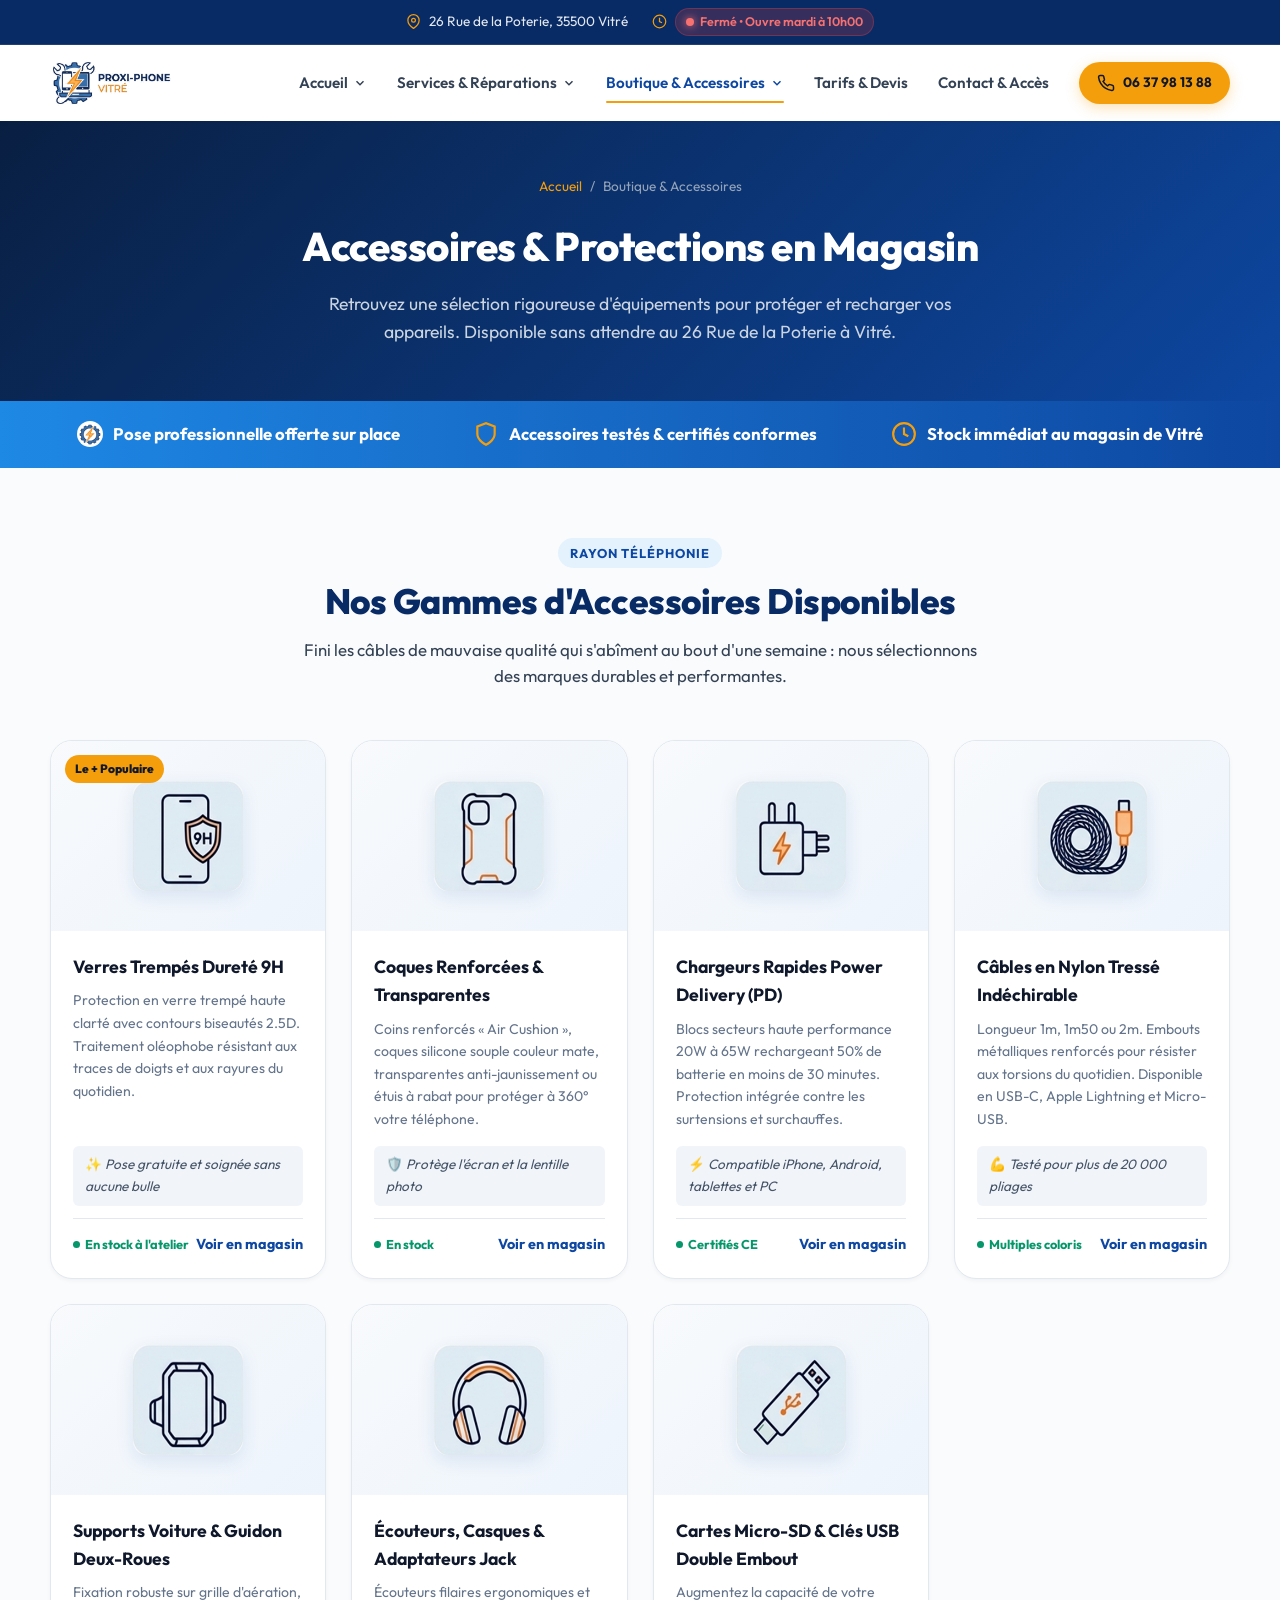
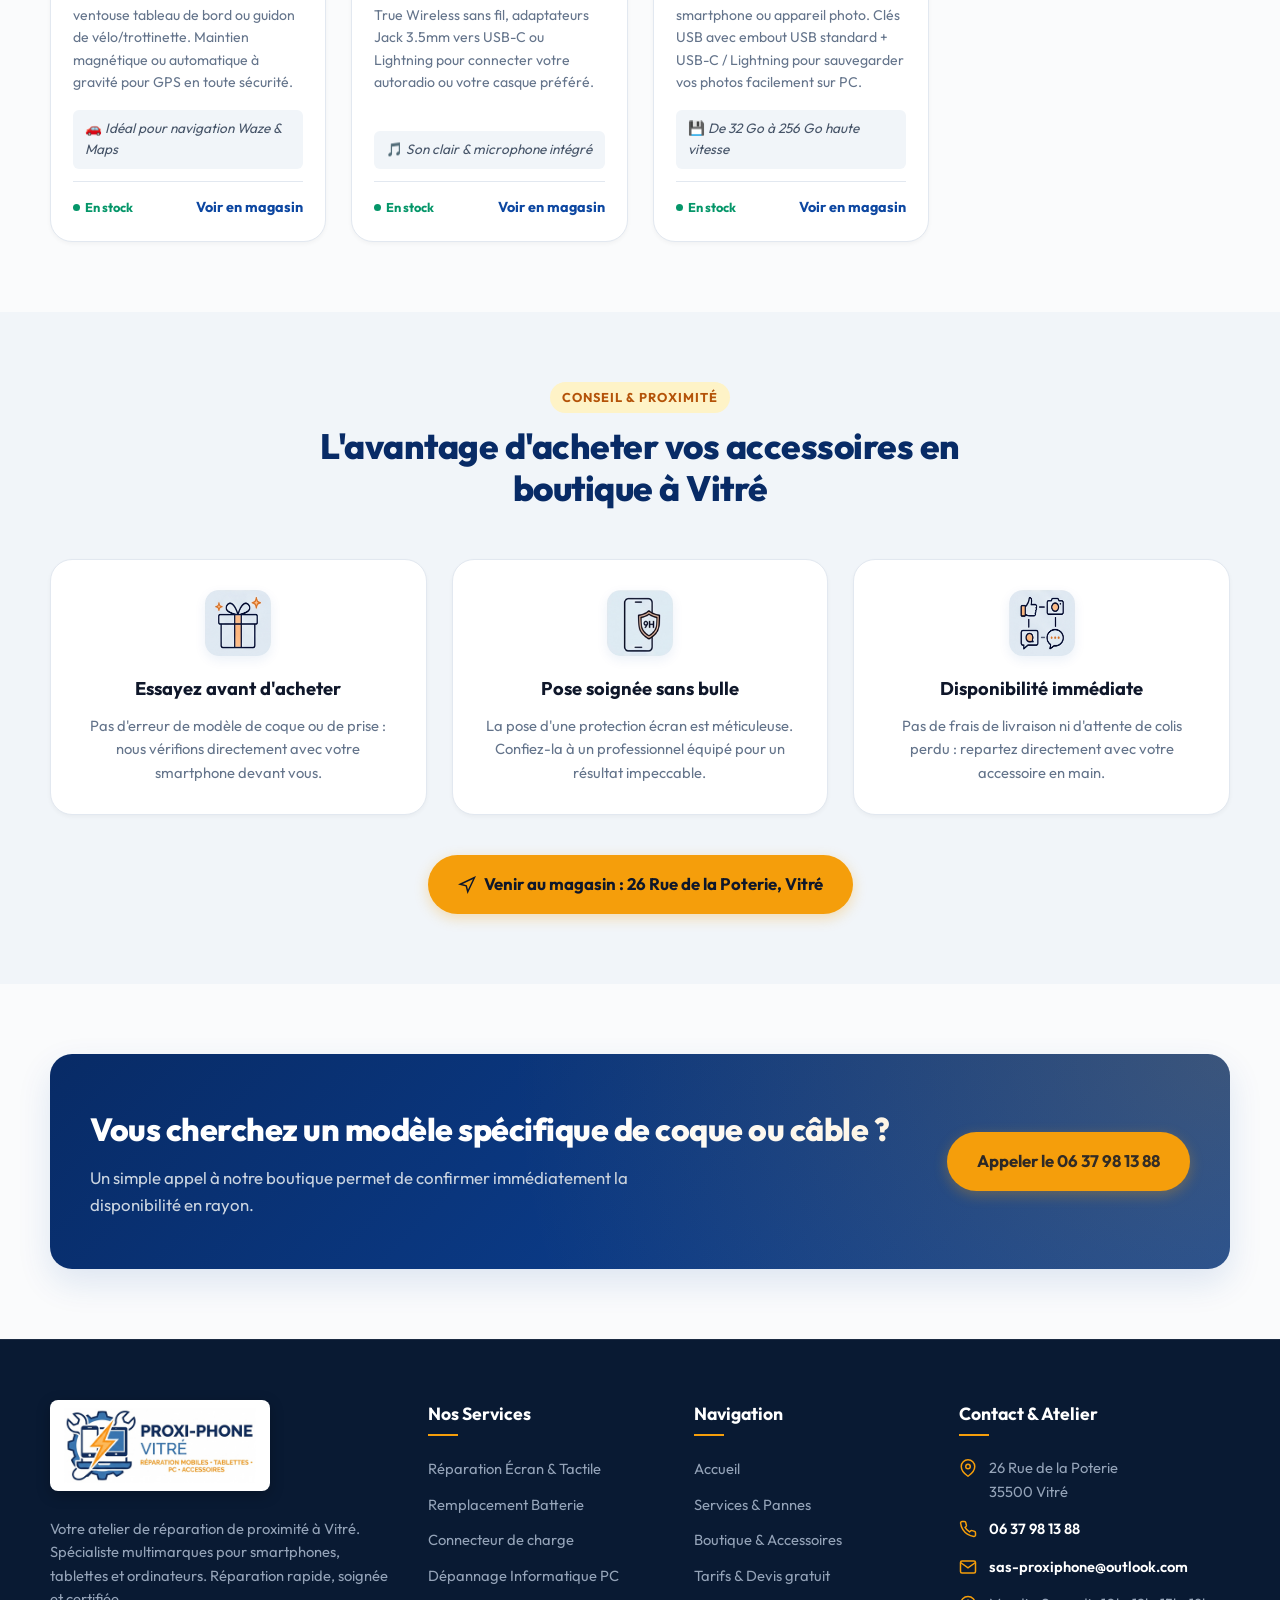
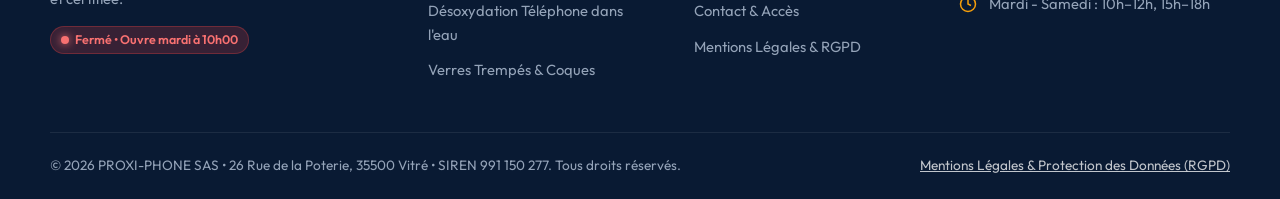
==== commit 861dcee7: "feat: conformité légale (France), RGPD/CNIL, SEO local élargi, robots.txt et sitemap.xml" ====
--- a/accessoires.html
+++ b/accessoires.html
@@ -3,9 +3,10 @@
 <head>
   <meta charset="UTF-8">
   <meta name="viewport" content="width=device-width, initial-scale=1.0">
-  <title>Boutique d'Accessoires & Protections Smartphone | PROXI-PHONE Vitré</title>
-  <meta name="description" content="Découvrez notre boutique d'accessoires téléphone à Vitré : verres trempés haute résistance avec pose soignée, coques antichocs, chargeurs rapides et câbles renforcés au 26 Rue de la Poterie.">
-  <meta name="keywords" content="accessoires téléphone vitré, verre trempé vitré pose sur place, coque iphone vitré, chargeur rapide usb-c vitré 35500, proxi phone accessoires">
+  <title>Boutique d'Accessoires & Protections Smartphone | PROXI-PHONE Vitré (35500)</title>
+  <meta name="description" content="Découvrez notre boutique d'accessoires téléphone à Vitré : verres trempés 9H avec pose offerte en boutique, coques antichocs, chargeurs rapides et câbles renforcés au 26 Rue de la Poterie.">
+  <meta name="keywords" content="accessoires téléphone vitré, verre trempé vitré pose sur place, coque iphone vitré, chargeur rapide usb-c vitré 35500, proxi phone accessoires, magasin téléphonie vitré">
+  <link rel="canonical" href="https://proxi-phone.fr/accessoires.html">
 
   <link rel="preconnect" href="https://fonts.googleapis.com">
   <link rel="preconnect" href="https://fonts.gstatic.com" crossorigin>
@@ -365,6 +366,7 @@
             <li><a href="accessoires.html">Boutique & Accessoires</a></li>
             <li><a href="devis.html">Tarifs & Devis gratuit</a></li>
             <li><a href="contact.html">Contact & Accès</a></li>
+            <li><a href="mentions-legales.html">Mentions Légales & RGPD</a></li>
           </ul>
         </div>
 
@@ -391,10 +393,10 @@
 
       <div class="footer-bottom">
         <div>
-          &copy; 2026 PROXI-PHONE Vitré • Tous droits réservés.
+          &copy; 2026 PROXI-PHONE SAS • 26 Rue de la Poterie, 35500 Vitré • SIREN 991 150 277. Tous droits réservés.
         </div>
         <div class="footer-bottom-links">
-          <span>Réparation smartphone & informatique Vitré (Ille-et-Vilaine 35)</span>
+          <a href="mentions-legales.html" style="color:rgba(255,255,255,0.75); text-decoration:underline;">Mentions Légales & Protection des Données (RGPD)</a>
         </div>
       </div>
     </div>
